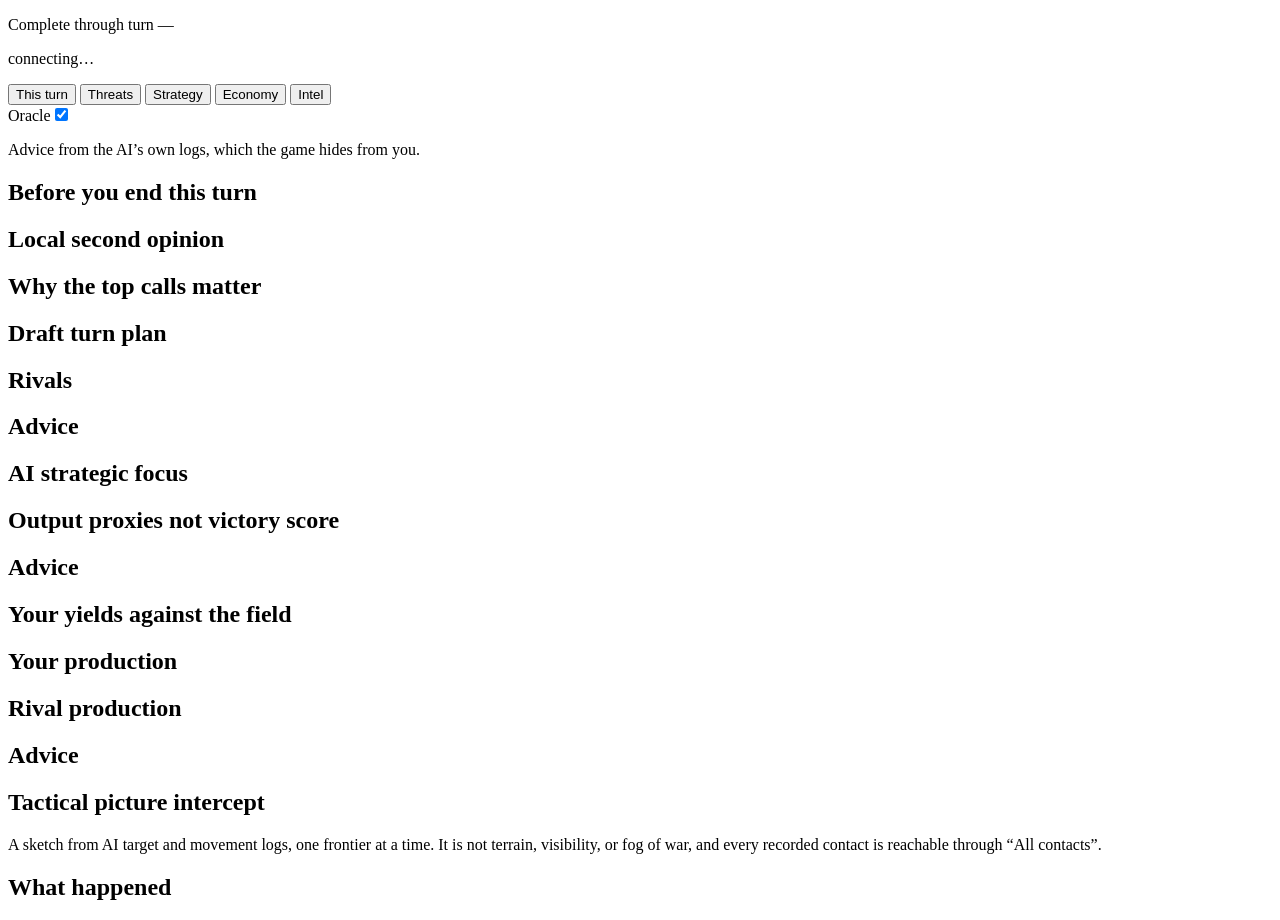
==== civ_advisor/web/index.html @ 2444eb56 "Rename civ7_advisor to civ_advisor The package is about to serve two games. No behaviour changes; th" ====
<!doctype html>
<html lang="en">
<head>
  <meta charset="utf-8">
  <meta name="viewport" content="width=device-width, initial-scale=1">
  <link rel="icon" href="data:,">
<title>Civ VII Advisor</title>
<link rel="stylesheet" href="/static/style.css">
</head>
<body>
<header class="masthead">
  <div class="wrap">
    <div class="hero">
      <p class="hero-marker" id="progress"></p>
      <p class="turn-figure"><span class="sr-only">Complete through turn </span><span id="turn">&mdash;</span></p>
      <p class="hero-headline" id="headline"></p>
    </div>
    <p class="ranks" id="ranks"></p>
    <p class="status-line">
      <span class="conn conn-down" id="connection">connecting&hellip;</span>
      <span class="status-detail" id="updated"></span>
    </p>
    <!-- The only live region on the page. "updated 40s ago" repaints on a timer and must
         not be announced; a new analysis turn, a lost connection or a new critical alert
         must be. -->
    <p class="sr-only" id="announce" role="status" aria-live="polite"></p>
    <div class="files" id="files"></div>
    <p class="file-warn" id="wipe" hidden>Civ VII clears its logs when it starts — advice resumes once a game is loaded.</p>
  </div>
</header>

<div class="controls">
  <div class="wrap">
    <nav class="tabs" role="tablist" aria-label="Advisor sections">
      <button role="tab" id="tab-checklist" data-tab="checklist" aria-controls="checklist" aria-selected="true" class="active">This turn</button>
      <button role="tab" id="tab-threats" data-tab="threats" aria-controls="threats" aria-selected="false" tabindex="-1">Threats</button>
      <button role="tab" id="tab-victory" data-tab="victory" aria-controls="victory" aria-selected="false" tabindex="-1">Strategy</button>
      <button role="tab" id="tab-economy" data-tab="economy" aria-controls="economy" aria-selected="false" tabindex="-1">Economy</button>
      <button role="tab" id="tab-intel" data-tab="intel" aria-controls="intel" aria-selected="false" tabindex="-1">Intel</button>
    </nav>
    <div class="oracle">
      <label class="oracle-switch" for="oracle">Oracle<input type="checkbox" id="oracle" checked></label>
      <p class="oracle-note">Advice from the AI&rsquo;s own logs, which the game hides from you.</p>
    </div>
  </div>
</div>

<main class="wrap">
  <!-- The brief comes before the tabs so the highest-priority decision and its controls
       are on screen without scrolling. Everything it groups stays reachable in the tabs
       below; nothing is only in here. -->
  <section class="brief" id="brief" aria-labelledby="brief-head">
    <div class="brief-head-row">
      <h2 class="section-head" id="brief-head">Before you end this turn</h2>
      <p class="brief-count" id="brief-count"></p>
    </div>
    <!-- Every distinct critical alert lives here, expanded, however many there are. -->
    <div class="brief-critical" id="brief-critical"></div>
    <div id="brief-cards"></div>
    <!-- What moved since the previous turn of this sitting, and what cannot be compared. -->
    <details class="changes" id="changes-panel" hidden>
      <summary id="changes-summary"></summary>
      <div id="changes-body"></div>
    </details>
    <p class="association" id="association" hidden></p>
    <div class="brief-overflow" id="brief-overflow" hidden>
      <button type="button" id="brief-more" aria-expanded="false" aria-controls="brief-rest"></button>
      <div id="brief-rest" hidden></div>
    </div>
    <p class="brief-empty" id="brief-empty" hidden></p>
  </section>

  <section class="tab active" id="checklist" role="tabpanel" aria-labelledby="tab-checklist" tabindex="0">
    <p class="turn-summary" id="insight-summary"></p>
    <div id="checklist-stream"></div>
    <section class="commentary" id="commentary-panel" aria-live="polite">
      <h2 class="section-head">Local second opinion</h2>
      <div id="commentary-status"></div>
      <div id="second-opinion"></div>
      <h2 class="section-head" id="explain-head">Why the top calls matter</h2>
      <div id="commentary-explain"></div>
      <h2 class="section-head" id="plan-head">Draft turn plan</h2>
      <div id="turn-plan"></div>
      <p class="commentary-meta" id="commentary-meta"></p>
      <div class="commentary-dated" id="commentary-previous" hidden></div>
    </section>
  </section>
  <section class="tab" id="threats" role="tabpanel" aria-labelledby="tab-threats" tabindex="0">
    <h2 class="section-head">Rivals</h2>
    <div id="threats-table"></div>
    <h2 class="section-head">Advice</h2>
    <div id="threats-cards"></div>
  </section>
  <section class="tab" id="victory" role="tabpanel" aria-labelledby="tab-victory" tabindex="0">
    <h2 class="section-head" id="victory-head">AI strategic focus</h2>
    <div id="victory-table"></div>
    <h2 class="section-head">Output proxies <span class="tag">not victory score</span></h2>
    <div id="victory-boards"></div>
    <h2 class="section-head">Advice</h2>
    <div id="victory-cards"></div>
  </section>
  <section class="tab" id="economy" role="tabpanel" aria-labelledby="tab-economy" tabindex="0">
    <h2 class="section-head">Your yields against the field</h2>
    <div id="economy-table"></div>
    <h2 class="section-head">Your production</h2>
    <div id="production-table"></div>
    <h2 class="section-head" id="rival-production-head">Rival production</h2>
    <div id="rival-production-table"></div>
    <h2 class="section-head">Advice</h2>
    <div id="economy-cards"></div>
  </section>
  <section class="tab" id="intel" role="tabpanel" aria-labelledby="tab-intel" tabindex="0">
    <h2 class="section-head">Tactical picture <span class="tag">intercept</span></h2>
    <p class="map-note">A sketch from AI target and movement logs, one frontier at a time. It is not terrain, visibility, or fog of war, and every recorded contact is reachable through &ldquo;All contacts&rdquo;.</p>
    <div id="tactical-map"></div>
    <h2 class="section-head">What happened</h2>
    <div id="intel-feed"></div>
  </section>
</main>
<!-- The evidence drawer. A dialog so focus is trapped while it is open and returns to
     the control that opened it when it closes. -->
<dialog class="drawer" id="evidence-drawer" aria-labelledby="drawer-head">
  <div class="drawer-head">
    <h2 id="drawer-head">Evidence</h2>
    <button type="button" id="drawer-close" aria-label="Close evidence">Close</button>
  </div>
  <div id="drawer-body"></div>
</dialog>

<script src="/static/briefing.js"></script>
<script src="/static/tactical.js"></script>
<script src="/static/app.js"></script>
</body>
</html>
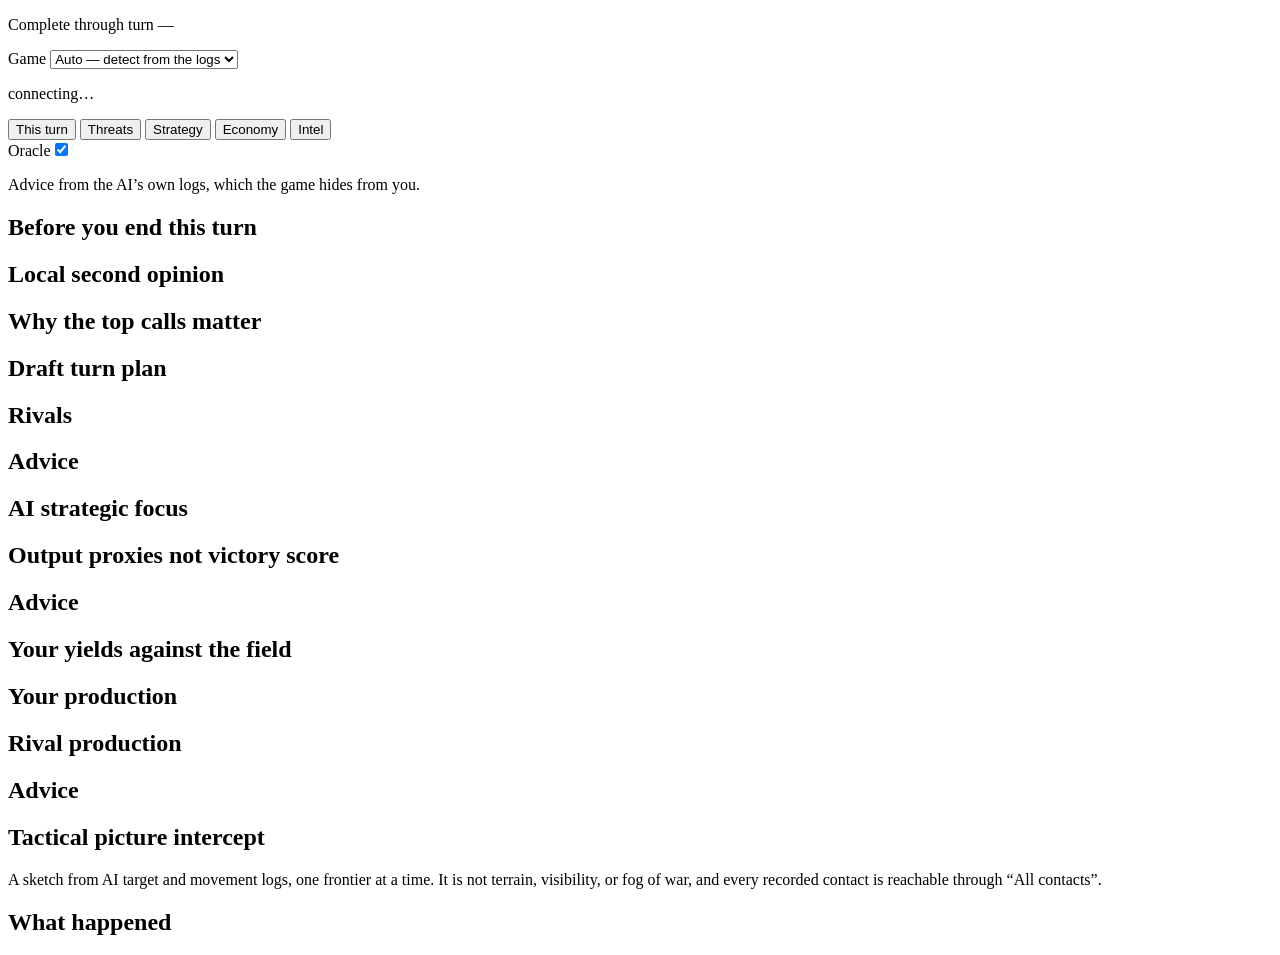
==== commit 12cd3c41: "Put the game control in the header The header says which mode is in force, and when pinned, whether " ====
--- a/civ_advisor/web/index.html
+++ b/civ_advisor/web/index.html
@@ -16,6 +16,14 @@
       <p class="hero-headline" id="headline"></p>
     </div>
     <p class="ranks" id="ranks"></p>
+    <p class="game-line">
+      <label class="game-switch" for="game-select">Game
+        <select id="game-select">
+          <option value="auto">Auto — detect from the logs</option>
+        </select>
+      </label>
+      <span class="game-mode" id="game-mode"></span>
+    </p>
     <p class="status-line">
       <span class="conn conn-down" id="connection">connecting&hellip;</span>
       <span class="status-detail" id="updated"></span>
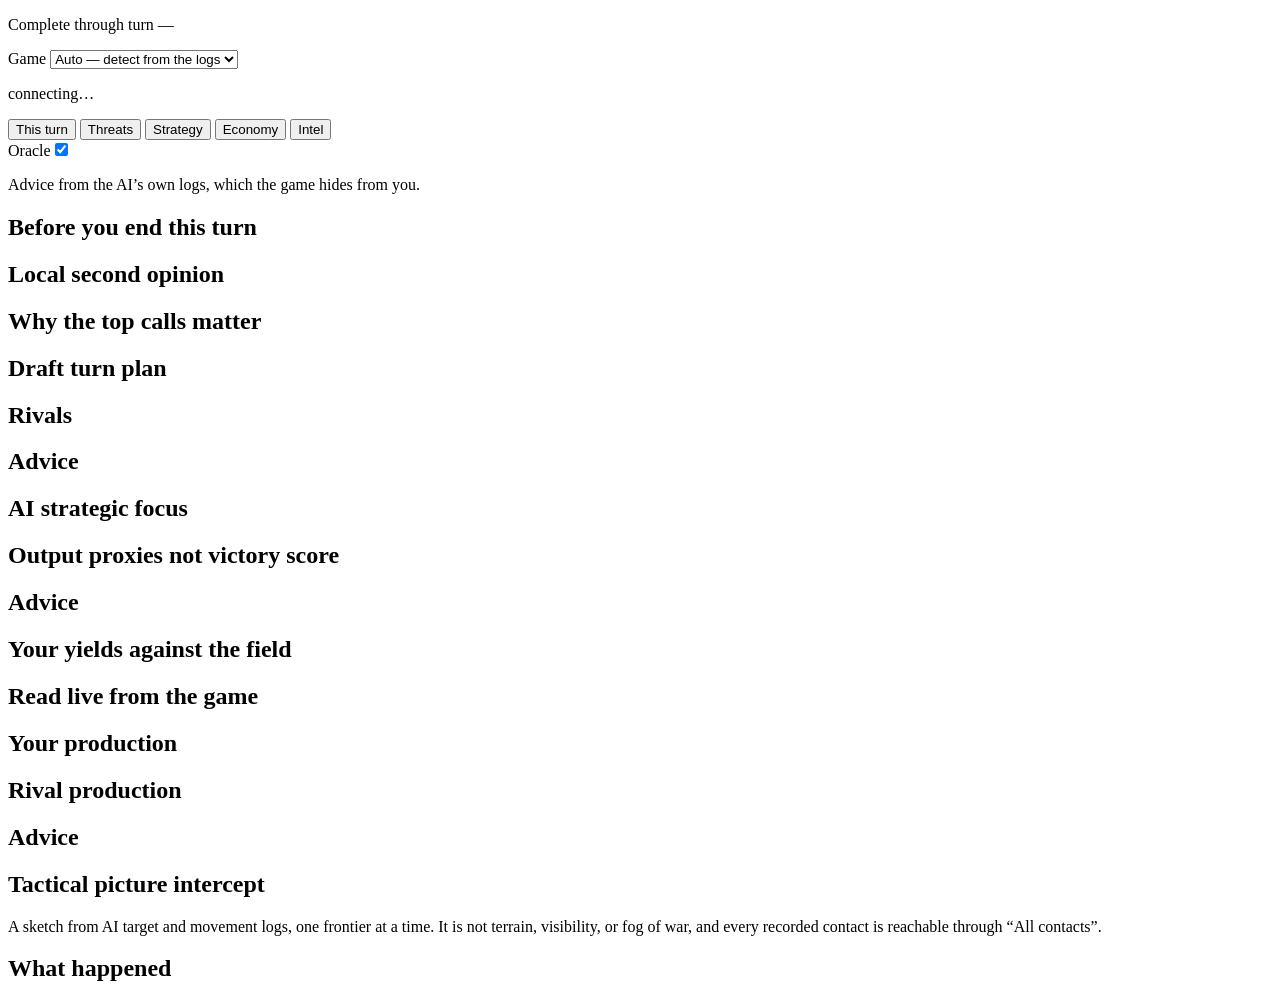
==== commit a2e166d4: "Render amenities and upkeep, so turning the tuner on adds data instead of removing a notice capabili" ====
--- a/civ_advisor/web/index.html
+++ b/civ_advisor/web/index.html
@@ -33,7 +33,7 @@
          must be. -->
     <p class="sr-only" id="announce" role="status" aria-live="polite"></p>
     <div class="files" id="files"></div>
-    <p class="file-warn" id="wipe" hidden>Civ VII clears its logs when it starts — advice resumes once a game is loaded.</p>
+    <p class="file-warn" id="wipe" hidden></p>
   </div>
 </header>
 
@@ -110,6 +110,8 @@
   <section class="tab" id="economy" role="tabpanel" aria-labelledby="tab-economy" tabindex="0">
     <h2 class="section-head">Your yields against the field</h2>
     <div id="economy-table"></div>
+    <h2 class="section-head" id="live-readings-head">Read live from the game</h2>
+    <div id="live-readings"></div>
     <h2 class="section-head">Your production</h2>
     <div id="production-table"></div>
     <h2 class="section-head" id="rival-production-head">Rival production</h2>
